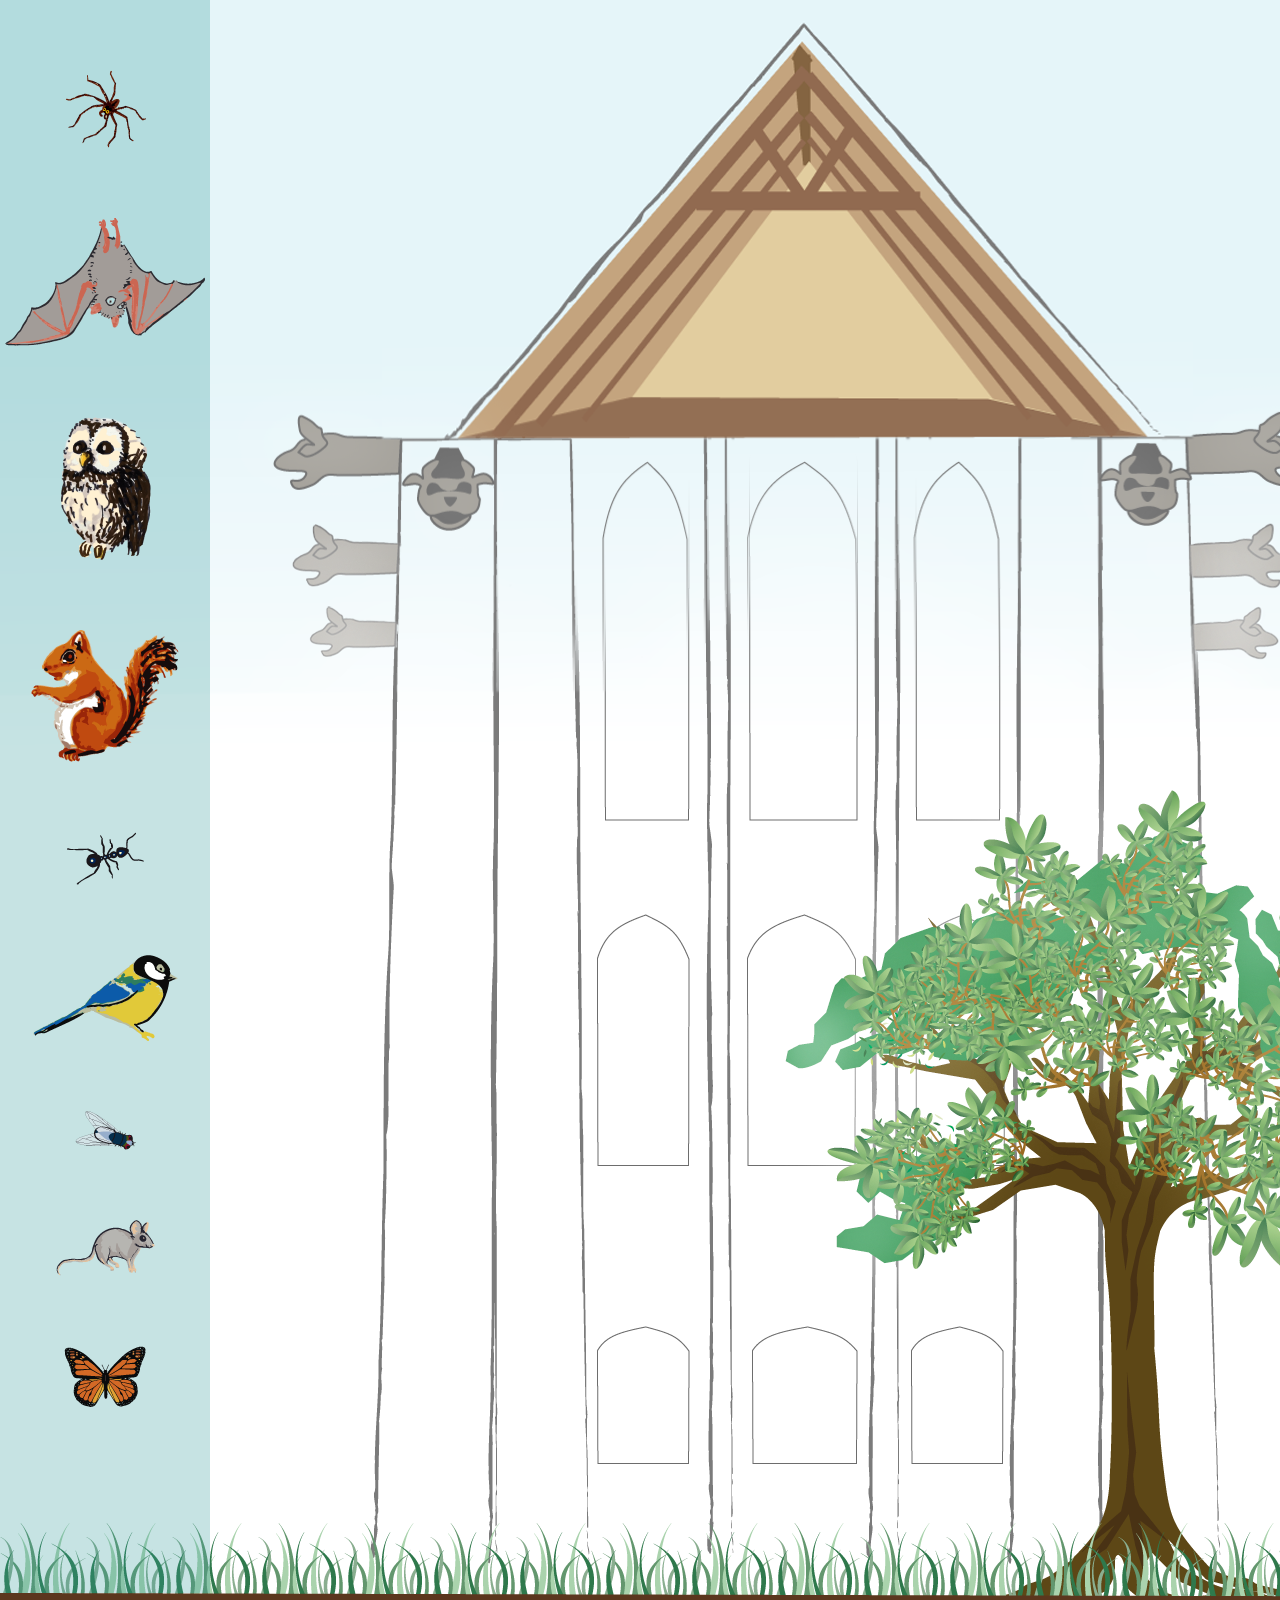
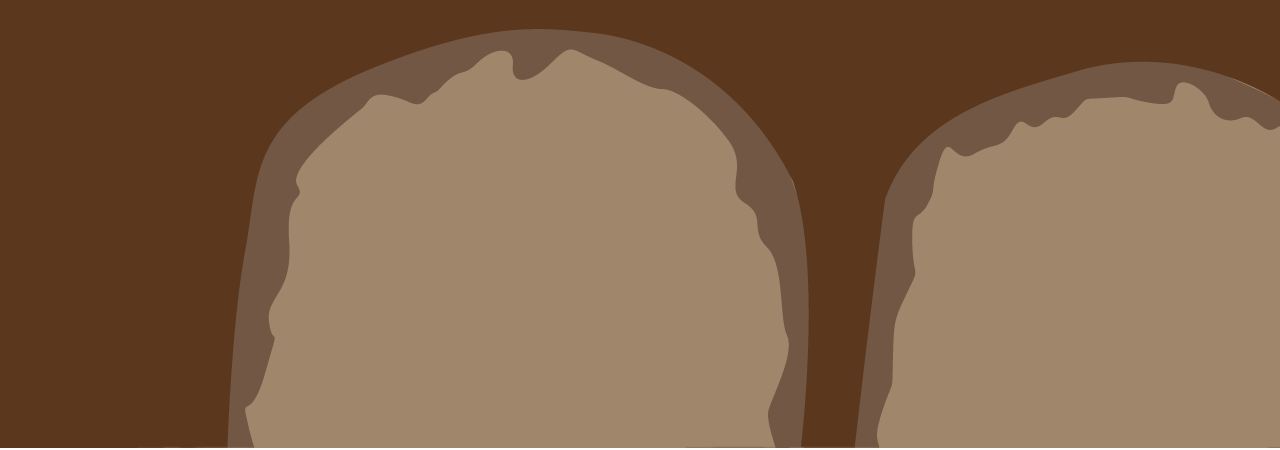
==== appli2/index.html @ 73502daf "les bases du jeu" ====
<!doctype html>
<html>
<head>
<meta charset="utf-8">
<title>Repeupler l'abbaye</title>
<link href="css/Style.css" rel="stylesheet" type="text/css">
<link href="css/animate.min.css" rel="stylesheet" type="text/css">
<script src="js/jquery-1.11.2.min.js"></script>
<script src="js/jquery-ui.min.js"></script>
<script src="js/abbaye.js"></script>
</head>

<body>
<section id="page">
  <aside id="menu_animaux"> 
  <img class="animaux l_cave l_arbre l_jardin l_gargouilles l_grenier araignee" src="img/araignee.png" /> 
  <img class="animaux l_cave l_arbre l_gargouilles chauvesouris" src="img/chauvesouris.png" /> 
  <img class="animaux l_arbre l_grenier chouette" src="img/chouette.png" /> 
  <img class="animaux l_arbre l_jardin ecureuil" src="img/ecureuil.png" /> 
  <img class="animaux l_cave l_jardin fourmi" src="img/fourmi.png" /> 
  <img class="animaux l_arbre l_gargouilles mesange" src="img/mesange.png" /> 
  <img class="animaux l_jardin l_gargouilles l_grenier mouche" src="img/mouche.png" /> 
  <img class="animaux l_cave l_jardin l_grenier souris" src="img/mouse.png" /> 
  <img class="animaux l_arbre l_jardin papillon" src="img/papillon.png" /> 
  </aside>
  <section id="grenier" class="decors"></section>
  <section id="gargouilles" class="decors">
    <section class="gargouille1"></section>
    <section class="gargouille2"></section>
  </section>
  <section id="arbre" class="decors"></section>
  <section id="jardin" class="decors"></section>
  <section id="caves" class="decors">
    <section class="cave1"></section>
    <section class="cave2"></section>
  </section>
</section>
</body>
</html>
---- appli2/css/Style.css ----
/* CSS Document */
* {
	margin:0;
	padding:0;
	box-sizing:border-box;
}
body {overflow:hidden;}
#page {
	width:1536px;
	height:2048px;
	background-image:url(../img/decor.png);
	
}
.hovered {
	transition:all 0.2s linear;
	background-color:rgba(51,153,153,0.50);
}
/* zones principales decors */

.decors {
	position:absolute;
	/*background-color: rgba(255, 0, 0, 0.5);*/
}

#grenier {
  top: 30px;
  left: 550px;
  width: 490px;
  height: 490px;
  border-radius: 490px;
}
#gargouilles {}
.gargouille1 {
  position: absolute;
  top: 350px;
  left: 210px;
  width: 310px;
  height: 310px;
  border-radius: 350px;
}
.gargouille2 {
  position: absolute;
  top: 350px;
  left: 1100px;
  width: 350px;
  height: 350px;
  border-radius: 350px;
}
#arbre {
  position: absolute;
  top: 750px;
  left: 810px;
  width: 650px;
  height: 650px;
  border-radius: 650px;
}
#jardin {
  position: absolute;
  top: 1410px;
  left: 210px;
  width: 1326px;
  height: 185px;
}
#caves {
  position: absolute;
  top: 1600px;
  width: 100%;
  height: 440px;
}
.cave1 {
  position: absolute;
  top: 30px;
  left: 230px;
  width: 580px;
  height: 420px;
  border-radius: 225px 215px 0px 0px;
}
.cave2 {
  position: absolute;
  top: 60px;
  left: 860px;
  width: 536px;
  height: 390px;
  border-radius: 225px 245px 0px 0px;
}
#menu_animaux {
  position: absolute;
  top: 0px;
  left: 0px;
  width: 210px;
  background-color: rgba(51, 153, 153, 0.28);
  z-index: 1;
  height: 1593px;
}
#menu_animaux img {
  display: block;
  margin: 70px auto;
}
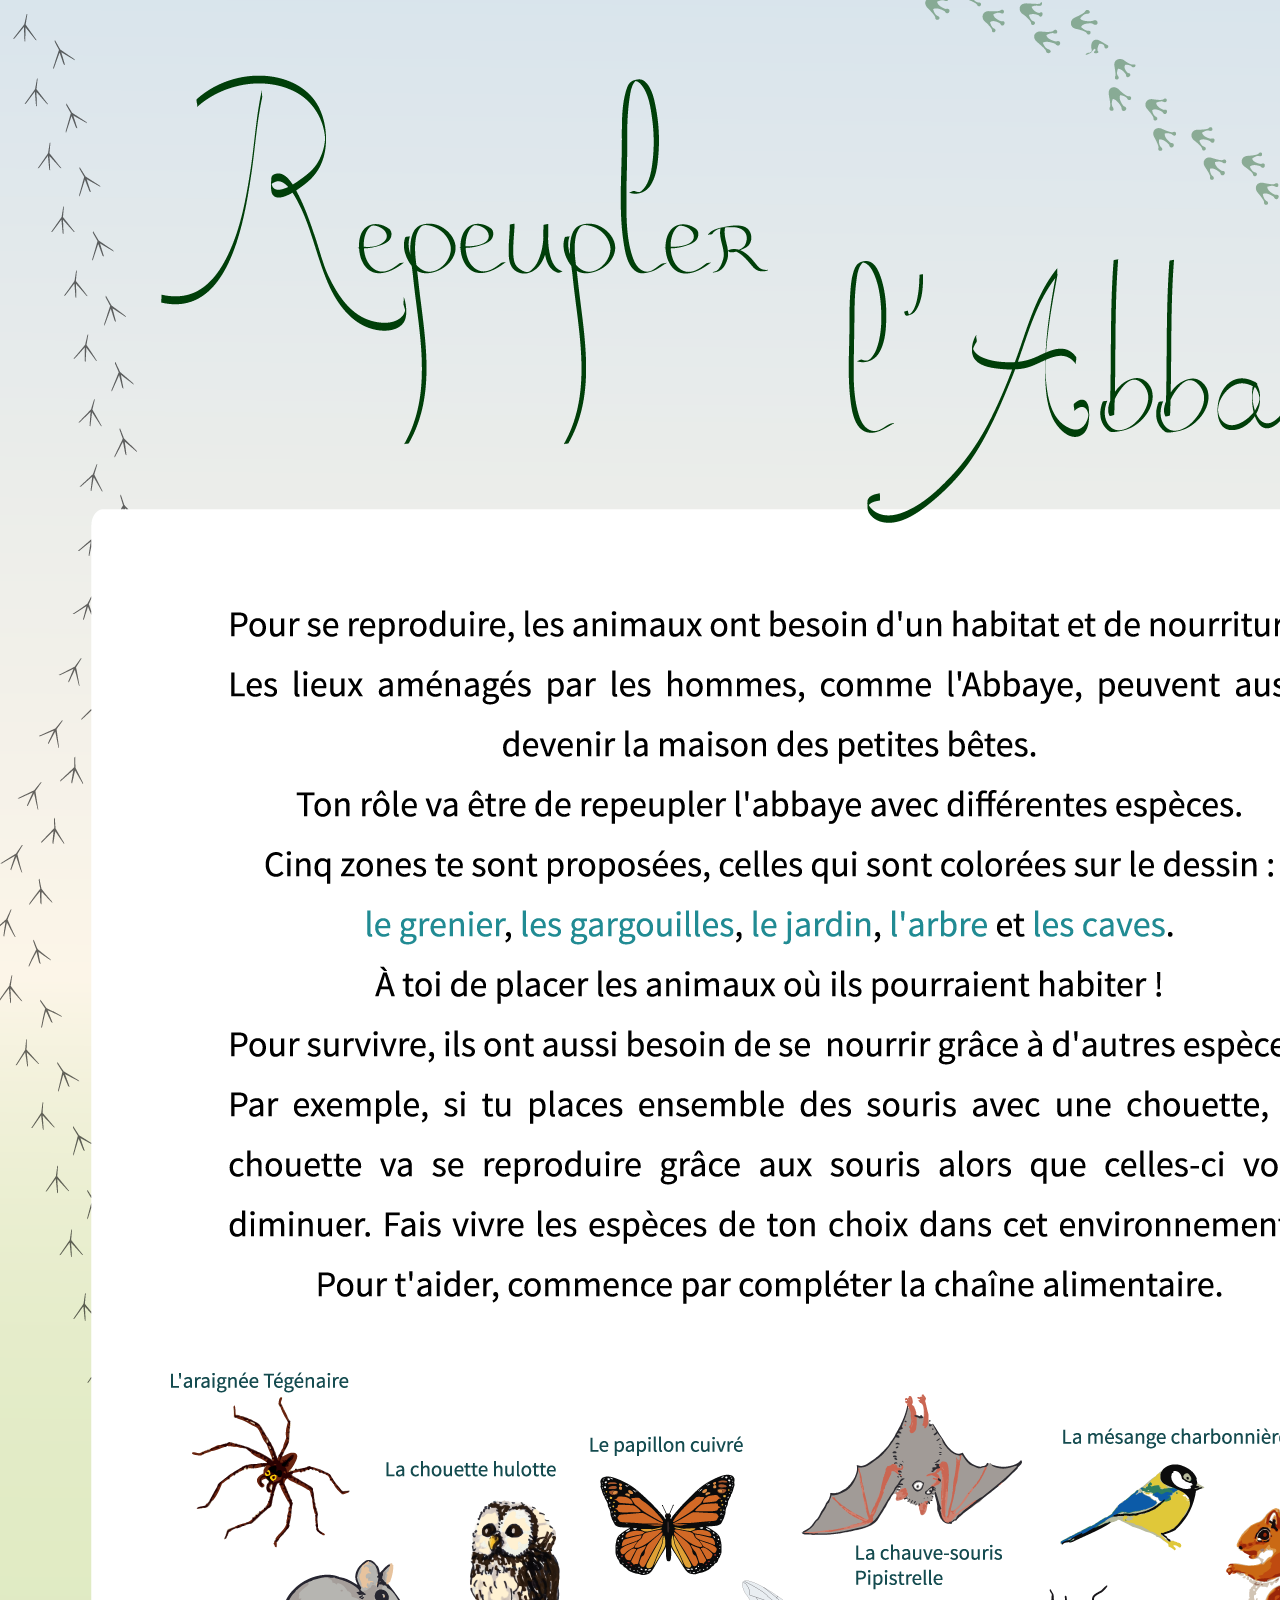
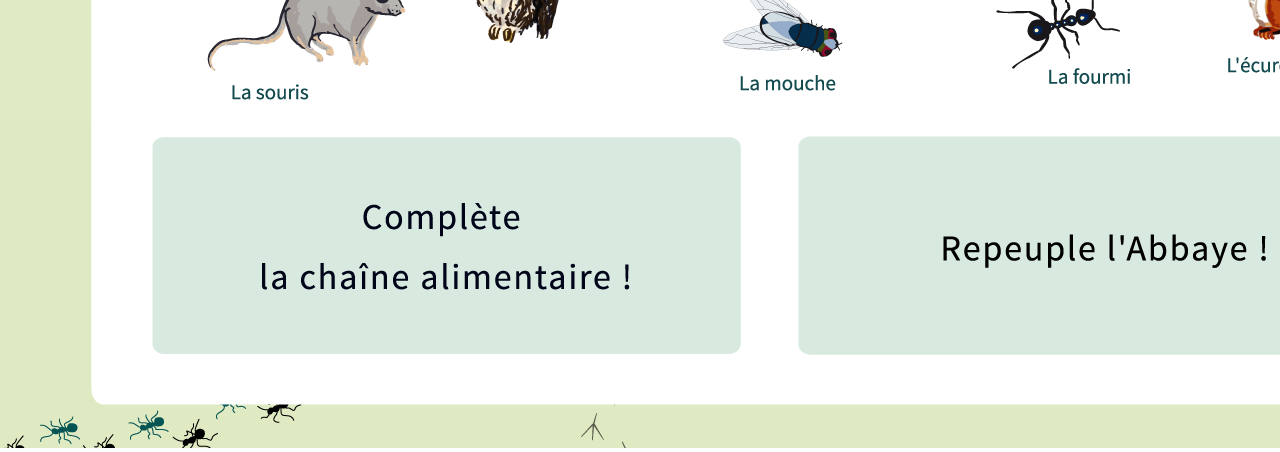
==== commit 3560e50e: "Jeu 1 presque fini" ====
--- a/appli2/index.html
+++ b/appli2/index.html
@@ -7,33 +7,17 @@
 <link href="css/animate.min.css" rel="stylesheet" type="text/css">
 <script src="js/jquery-1.11.2.min.js"></script>
 <script src="js/jquery-ui.min.js"></script>
+<script src="js/jquery.ui.touch-punch.min.js"></script>
 <script src="js/abbaye.js"></script>
 </head>
 
 <body>
 <section id="page">
-  <aside id="menu_animaux"> 
-  <img class="animaux l_cave l_arbre l_jardin l_gargouilles l_grenier araignee" src="img/araignee.png" /> 
-  <img class="animaux l_cave l_arbre l_gargouilles chauvesouris" src="img/chauvesouris.png" /> 
-  <img class="animaux l_arbre l_grenier chouette" src="img/chouette.png" /> 
-  <img class="animaux l_arbre l_jardin ecureuil" src="img/ecureuil.png" /> 
-  <img class="animaux l_cave l_jardin fourmi" src="img/fourmi.png" /> 
-  <img class="animaux l_arbre l_gargouilles mesange" src="img/mesange.png" /> 
-  <img class="animaux l_jardin l_gargouilles l_grenier mouche" src="img/mouche.png" /> 
-  <img class="animaux l_cave l_jardin l_grenier souris" src="img/mouse.png" /> 
-  <img class="animaux l_arbre l_jardin papillon" src="img/papillon.png" /> 
-  </aside>
-  <section id="grenier" class="decors"></section>
-  <section id="gargouilles" class="decors">
-    <section class="gargouille1"></section>
-    <section class="gargouille2"></section>
-  </section>
-  <section id="arbre" class="decors"></section>
-  <section id="jardin" class="decors"></section>
-  <section id="caves" class="decors">
-    <section class="cave1"></section>
-    <section class="cave2"></section>
-  </section>
+<img src="img/presentation.png" />
+<ul id="pres_ul">
+<li><a id="lien_jeu1" href="jeu1.html"></a></li>
+<li><a id="lien_jeu2" href="jeu2.html"></a></li>
+</ul>
 </section>
 </body>
 </html>
--- a/appli2/css/Style.css
+++ b/appli2/css/Style.css
@@ -5,12 +5,132 @@
 	box-sizing:border-box;
 }
 body {overflow:hidden;}
+
+ul {
+list-style: none;
+}
+a {
+  text-decoration: none;
+}
+
 #page {
 	width:1536px;
 	height:2048px;
-	background-image:url(../img/decor.png);
-	
-}
+	background-image:url(../img/decor.png);	
+}
+#page_jeu1 {
+	width:1536px;
+	height:2048px;
+	background-image: url(../img/jeu1/chaine-alimentaire2.jpg);	
+}
+
+/* NAV */
+
+#retour {
+  position: absolute;
+  top: 0px;
+  left: 0px;
+  width: 250px;
+  height: 250px;
+}
+
+/* Présentation */
+
+#pres_ul {
+  position: absolute;
+  bottom: 0px;
+  left: 0px;
+  width: 100%;
+  height: 320px;
+  text-align: center;
+}
+#pres_ul li {
+  display: inline-block;
+  width: 583px;
+  height: 224px;
+  margin: 0 30px;
+}
+#pres_ul li a {
+  width: 100%;
+  height: 100%;
+  display: block;
+}
+
+
+
+
+/* Jeu 1 */
+
+.jeu1_ul {
+  position: absolute;
+  bottom: 0px;
+  left: 0px;
+}
+#interrog_ul img {
+position: absolute;
+  bottom: 0px;
+  left: 0px;
+}
+#drag_ul {
+  width: 100%;
+}
+#drag_ul li {
+  display: inline-block;
+  width: 16%;
+}
+#drag_ul .drag_img {
+  width: 246px;
+}
+#drop_ul {
+  top: 0px;
+  right: 0px;
+}
+#drop_ul li {
+  width: 100px;
+  height: 100px;
+  position: absolute;
+  top: 0px;
+  left: 0px;
+}
+#drop_ul #drop1 {
+  top: 720px;
+  left: 140px;
+  width: 240px;
+  height: 370px;
+}
+#drop_ul #drop2 {
+  top: 590px;
+  left: 1020px;
+  width: 400px;
+  height: 230px;
+}
+#drop_ul #drop3 {
+  top: 800px;
+  left: 770px;
+  width: 270px;
+  height: 180px;
+}
+#drop_ul #drop4 {
+  top: 1030px;
+  left: 500px;
+  width: 250px;
+  height: 240px;
+}
+#drop_ul #drop5 {
+  top: 1410px;
+  left: 420px;
+  width: 240px;
+  height: 180px;
+}
+#drop_ul #drop6 {
+  top: 1380px;
+  left: 1030px;
+  width: 270px;
+  height: 200px;
+}
+
+/* Jeu2 */
+
 .hovered {
 	transition:all 0.2s linear;
 	background-color:rgba(51,153,153,0.50);
